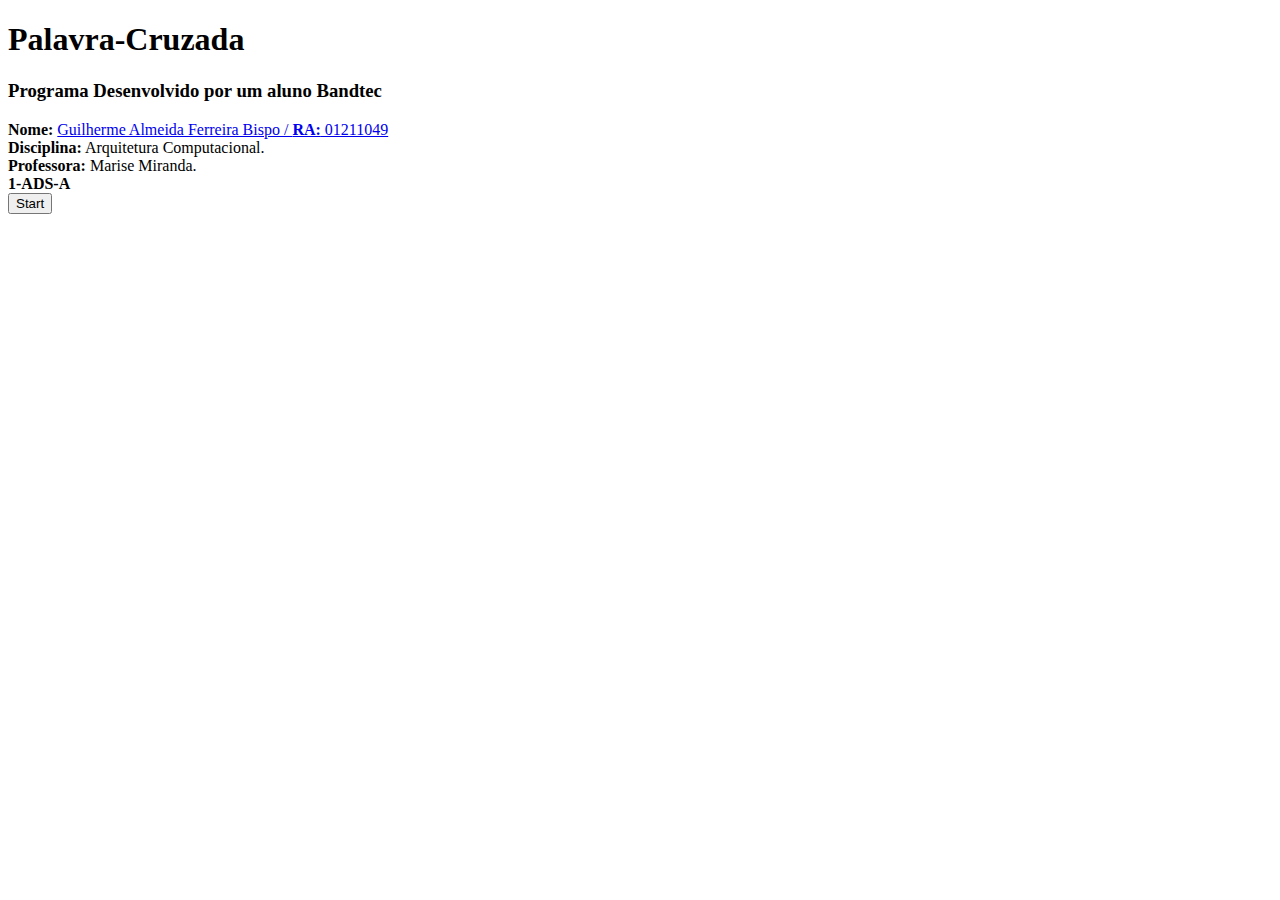
==== inicio.html @ 450850a6 "FIM" ====
<!DOCTYPE html>
<html lang="pt">

<head>
    <meta charset="UTF-8">
    <meta http-equiv="X-UA-Compatible" content="IE=edge">
    <meta name="viewport" content="width=device-width, initial-scale=1.0">
    <title>Palavra-Cruzada</title>
    <link rel="shortcut icon" href="2.jpg">
</head>
<!-- <link rel="stylesheet" href="styles.css"> -->



<body id="imgFUNDO" style="background-image: url(img/1.jpg);">
    
    <div class="container">
        <div id="inicio">
            <h1>Palavra-Cruzada</h1>
            <h3>Programa Desenvolvido por um aluno Bandtec </h3>
            <span id="DadosAluno">
                <b>Nome: <a href="www.linkedin.com/in/guilherme-almeida-ferreira-bispo
                    "> </b> Guilherme Almeida Ferreira Bispo / <b>RA:</b> 01211049 </a> <br>
                <b>Disciplina:</b> Arquitetura Computacional. <br>
                <b>Professora:</b> Marise Miranda. <br>
                <b>1-ADS-A</b>
                <br>
            </span>
            <div class="barrinha"></div>
            <a href="index.html"> <button>Start</button></a>
        </div>
    </div>

</html>
<script>
    var contagem = 0;

    function iniciar() {
        inicio.style.display = "none";
        TelaPrincipal.style.display = "block";
    }
</script>
---- styles.css ----
body {
    margin: 0;
    font-family: Trebuchet MS, sans-serif;
    height: 100%;
}

html {
    margin: 0;
    width: 100%;
    height: 100%;
    background-color: blueviolet;
}

.container {
    width: 86%;
    margin: auto;
    height: 100%;
    display: flex;
    /* background-color: rgb(107, 189, 121); */
}         
a {
    text-decoration: none;
    color: black;
}

#inicio {
    background-color: #0abde3;
    height: auto;
    width: auto;
    margin-left: 1%;
    margin: auto;
    margin-top: 8%;
    text-align: center;
    padding: 1% 2% 5% 2%;
    border-radius: 20px;
    border: 5px solid #232323;
    box-shadow: 0 0 1em black;
}
#inicio h1 {
    text-transform: uppercase;
    margin-bottom: 10%;
}

.barrinha {
    height: 6px;
    width: 50px;
    margin: auto;
    border-radius: 100px;
    margin-top: 10%;
    background-color: #232323;
    
}

#inicio button {
    height: 70px;
    width: 180px;
    font-size: 30px;
    text-transform: uppercase;
    margin-top: 10%;
    border-radius: 20px;
    border: 3px solid black;
    box-shadow: 0 0 1em black;
    background-color: d1d8e0;
    color: #161515;
    font-weight: bold;
    cursor: pointer;
}

#TelaPrincipal {
    display: block;
    width: 90%;
    height: 95%;
    margin: auto;
    margin-top: 1vh;
    margin-bottom: 1vh;
    /* background-color: tomato; */
    
}

#CHAR_1, #CHAR_2, #CHAR_3, #CHAR_5, #CHAR_6, #CHAR_7, #CHAR_8, #CHAR_9, #CHAR_10, #CHAR_11, #CHAR_16, #CHAR_15, #CHAR_14, #CHAR_13, #CHAR_12, #CHAR_17, #CHAR_18, #CHAR_19, #CHAR_20, #CHAR_21, #CHAR_26, #CHAR_25, #CHAR_24, #CHAR_23, #CHAR_22, #CHAR_27, #CHAR_28, #CHAR_29, #CHAR_30, #CHAR_31,
#CHAR_36, #CHAR_35, #CHAR_34, #CHAR_33, #CHAR_32, #CHAR_37, #CHAR_38, #CHAR_39, #CHAR_40, #CHAR_41, #CHAR_46, #CHAR_45, #CHAR_44, #CHAR_43, #CHAR_42, #CHAR_47, #CHAR_48, #CHAR_49, #CHAR_50, #CHAR_51, #CHAR_56, #CHAR_55, #CHAR_54, #CHAR_53, #CHAR_52, #CHAR_57, #CHAR_58, #CHAR_59, #CHAR_60, #CHAR_61,#CHAR_66, #CHAR_65, #CHAR_64, #CHAR_63, #CHAR_62, #CHAR_67, #CHAR_68, #CHAR_69, #CHAR_70, #CHAR_71, #CHAR_72, #CHAR_73, #CHAR_74, #CHAR_75, #CHAR_76, #CHAR_77, #CHAR_78, #CHAR_79, #CHAR_80, #CHAR_4 {
    background-color: white;
    border: 3px solid black;
    /* border-radius: 6.5px; */

}

#CelulaVazia {
    background-color: #222f3e;
    /* border: 3px solid #222f3e; */
    background-image: url();
    

}

.Celulas {
    height: 30px;
    width: 30px;
    background-color: #222f3e;
    border: 3px solid #222f3e;
    border-radius: 10px;
    font-size: 27px;
    font-weight: bold;
    text-align: center;
}

#bordaLateralE {
    background-color: #222f3e;
}
#bordaLateralE01 {
    background-color: #222f3e;
    border-top-left-radius: 25px

}
#bordaLateralD02 {
    background-color: #222f3e;
    border-top-right-radius: 25px;
}
#bordaLateralD03 {
    background-color: #222f3e;
    border-bottom-right-radius: 25px;
}
#bordaLateralE04 {
    background-color: #222f3e;
    border-bottom-left-radius: 25px;
}

#bordaLateralE05 {
    background-color: #222f3e;
    /* border-top-left-radius: 25px;  */
} 

#bordaSuperior {
    background-color: #222f3e;
}

#bordaInferior {
    background-color: #222f3e;
}

#bordaLateralD {
    background-color: #222f3e;
}

.Celulas1 {
    height: 30px;
    width: 30px;
    border: 3px solid #222f3e;
    
}


.Coluna {
    display: block;
    float: left;
    height: 50%;
    display: inline-table;
    background-color: #222f3e;
    border-radius: 25px;
    box-shadow: 0 0 2em #222f3e;
    
} 

.Conteudo {
    height: auto;
    width: 40%;
    margin: auto;
    text-align: center;
    
}

.Perguntas {
    background-color: #feca57;
    width: 35%;
    position: fixed;
    margin-left: 20%;
    padding-top: 1%;
    padding-bottom: 10%;
    border-radius: 25px;
    border: 5px solid #232323;
    height: 70.3%;
    box-shadow: 0 0 1em black;
}

.Contagem {
    background-color: #d1d8e0;
    height: auto;
    width: 89%;
    margin: auto;
    margin-top: 2%;
    text-align: center;
    font-size: 25px;
    border-radius: 25px;
    padding-top: 2.5%;
    padding-bottom: 5.5%;
    border: 5px solid #232323;
    box-shadow: 0 0 1em black;
}

.Contagem b {
    font-size: 40px;
}    

#pontos {
    font-size: 40px;
}

#Pergunta1 {
    margin-top: -5%;
    
}

#Pergunta1 input {
    height: 40px;
    width: 200px;
    border-radius: 15px;
    border: 3px solid #232323;
    text-align: center;
    font-size: 20px;
    box-shadow: 0 0 1em black;
}

#Pergunta1 button {
    height: 35px;
    width: 125px;
    border-radius: 10px;
    border: 3px solid #232323;
    background-color: #d1d8e0;
    cursor: pointer;
    box-shadow: 0 0 1em black;
    font-size: 18px;
    text-transform: uppercase;
}

#botao01 { 
    display: none;
    margin: auto;

}
#botao02 { 
    display: none;
    margin: auto;
}
#botao03 { 
    display: none;
    margin: auto;
}
#botao04 { 
    display: none;
    margin: auto;
}
#botao05 { 
    display: none;
    margin: auto;
}
#botao06 { 
    display: none;
    margin: auto;
}
#botao07 { 
    display: none;
    margin: auto;
}
#botao08 { 
    display: none;
    margin: auto;
}
#botao09 { 
    display: none;
    margin: auto;
}
#botao10 { 
    display: none;
    margin: auto;
}
#botao11 { 
    display: none;
    margin: auto;
}
#botao12 { 
    display: none;
    margin: auto;
}
#botao13 { 
    display: none;
    margin: auto;
}
#botao14 { 
    display: none;
    margin: auto;
}
#botao15 { 
    display: none;
    margin: auto;
}

.Separar {
    height: 7.5px;
    width: 70%;
    margin: auto;
    margin-top: 10%;
    margin-bottom: 10%;
    border-radius: 100px;
    background-color: #161515;
    box-shadow: 0 0 1em black;
}
#Pergunta1 img {
    height: 45px;
    cursor: pointer;
    margin-top: -4%;
}

.Cx_Pergunta {
    height: 95px;
    width: 90%;
    margin: auto;
    font-size: 22px;
    background-color: crimson;
}
button#ret {
    height: 70px;
    width: 200px;
    font-size: 30px;
    text-transform: uppercase;
    margin-top: 10%;
    border-radius: 20px;
    border: 3px solid black;
    box-shadow: 0 0 1em black;
    background-color: #d1d8e0;
    color: #161515;
    font-weight: bold;
    cursor: pointer;
    margin: auto;
}

.ajuda {
    background-color: plum;
    width: 87%;
    height: 84%;
    margin: auto;
    margin-top: -13% ;
    padding: 0% 1% 1% 1%;
    border-radius: 25px;
    border: 5px solid #232323;
    box-shadow: black 0px 0px 1em;
}

.ajuda input {
    height: 15px;
    width: 140px;
    border-radius: 8px;
    text-align: center;
    background-color: honeydew;
}

.ajuda h4 {
    margin: 15px 1px 25px 1px;
}
#bt_enviar, #bt_voltar {
    height: 40px;
    width: 90px;
    border-radius: 15px;
    border: 3px solid #223;
    font-size: 16px;
    text-transform: uppercase;
    font-weight: bold;
}
#bt_enviar {
    background-color: lightgreen;
}
#bt_voltar {
    background-color: lightsalmon;
}
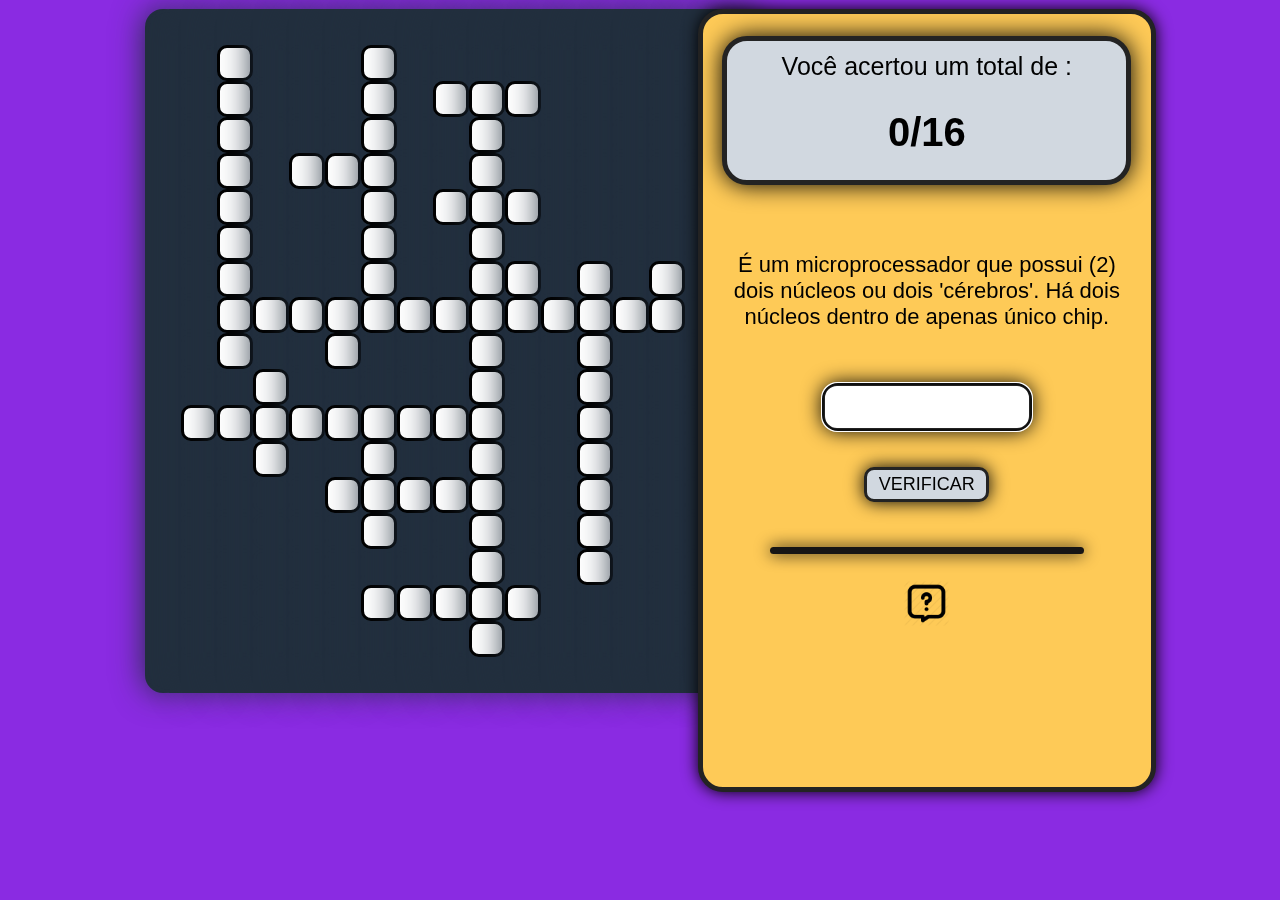
==== commit eb0a398a: "dawdawd" ====
--- a/inicio.html
+++ b/inicio.html
@@ -8,35 +8,1549 @@
     <title>Palavra-Cruzada</title>
     <link rel="shortcut icon" href="2.jpg">
 </head>
+
 <!-- <link rel="stylesheet" href="styles.css"> -->
 
-
-
-<body id="imgFUNDO" style="background-image: url(img/1.jpg);">
+<style>
+    body {
+    margin: 0;
+    font-family: Trebuchet MS, sans-serif;
+    height: 100%;
+}
+
+html {
+    margin: 0;
+    width: 100%;
+    height: 100%;
+    background-color: blueviolet;
+}
+
+.container {
+    width: 86%;
+    margin: auto;
+    height: 100%;
+    display: flex;
+    /* background-color: rgb(107, 189, 121); */
+}         
+a {
+    text-decoration: none;
+    color: black;
+}
+
+#inicio {
+    background-color: #0abde3;
+    height: auto;
+    width: auto;
+    margin-left: 1%;
+    margin: auto;
+    margin-top: 8%;
+    text-align: center;
+    padding: 1% 2% 5% 2%;
+    border-radius: 20px;
+    border: 5px solid #232323;
+    box-shadow: 0 0 1em black;
+}
+#inicio h1 {
+    text-transform: uppercase;
+    margin-bottom: 10%;
+}
+
+.barrinha {
+    height: 6px;
+    width: 50px;
+    margin: auto;
+    border-radius: 100px;
+    margin-top: 10%;
+    background-color: #232323;
     
+}
+
+#inicio button {
+    height: 70px;
+    width: 180px;
+    font-size: 30px;
+    text-transform: uppercase;
+    margin-top: 10%;
+    border-radius: 20px;
+    border: 3px solid black;
+    box-shadow: 0 0 1em black;
+    background-color: d1d8e0;
+    color: #161515;
+    font-weight: bold;
+    cursor: pointer;
+}
+
+#TelaPrincipal {
+    display: block;
+    width: 90%;
+    height: 95%;
+    margin: auto;
+    margin-top: 1vh;
+    margin-bottom: 1vh;
+    /* background-color: tomato; */
+    
+}
+
+#CHAR_1, #CHAR_2, #CHAR_3, #CHAR_5, #CHAR_6, #CHAR_7, #CHAR_8, #CHAR_9, #CHAR_10, #CHAR_11, #CHAR_16, #CHAR_15, #CHAR_14, #CHAR_13, #CHAR_12, #CHAR_17, #CHAR_18, #CHAR_19, #CHAR_20, #CHAR_21, #CHAR_26, #CHAR_25, #CHAR_24, #CHAR_23, #CHAR_22, #CHAR_27, #CHAR_28, #CHAR_29, #CHAR_30, #CHAR_31,
+#CHAR_36, #CHAR_35, #CHAR_34, #CHAR_33, #CHAR_32, #CHAR_37, #CHAR_38, #CHAR_39, #CHAR_40, #CHAR_41, #CHAR_46, #CHAR_45, #CHAR_44, #CHAR_43, #CHAR_42, #CHAR_47, #CHAR_48, #CHAR_49, #CHAR_50, #CHAR_51, #CHAR_56, #CHAR_55, #CHAR_54, #CHAR_53, #CHAR_52, #CHAR_57, #CHAR_58, #CHAR_59, #CHAR_60, #CHAR_61,#CHAR_66, #CHAR_65, #CHAR_64, #CHAR_63, #CHAR_62, #CHAR_67, #CHAR_68, #CHAR_69, #CHAR_70, #CHAR_71, #CHAR_72, #CHAR_73, #CHAR_74, #CHAR_75, #CHAR_76, #CHAR_77, #CHAR_78, #CHAR_79, #CHAR_80, #CHAR_4 {
+    background-color: white;
+    border: 3px solid black;
+    /* border-radius: 6.5px; */
+
+}
+
+#CelulaVazia {
+    background-color: #222f3e;
+    /* border: 3px solid #222f3e; */
+    background-image: url();
+    
+
+}
+
+.Celulas {
+    height: 30px;
+    width: 30px;
+    background-color: #222f3e;
+    border: 3px solid #222f3e;
+    border-radius: 10px;
+    font-size: 27px;
+    font-weight: bold;
+    text-align: center;
+}
+
+#bordaLateralE {
+    background-color: #222f3e;
+}
+#bordaLateralE01 {
+    background-color: #222f3e;
+    border-top-left-radius: 25px
+
+}
+#bordaLateralD02 {
+    background-color: #222f3e;
+    border-top-right-radius: 25px;
+}
+#bordaLateralD03 {
+    background-color: #222f3e;
+    border-bottom-right-radius: 25px;
+}
+#bordaLateralE04 {
+    background-color: #222f3e;
+    border-bottom-left-radius: 25px;
+}
+
+#bordaLateralE05 {
+    background-color: #222f3e;
+    /* border-top-left-radius: 25px;  */
+} 
+
+#bordaSuperior {
+    background-color: #222f3e;
+}
+
+#bordaInferior {
+    background-color: #222f3e;
+}
+
+#bordaLateralD {
+    background-color: #222f3e;
+}
+
+.Celulas1 {
+    height: 30px;
+    width: 30px;
+    border: 3px solid #222f3e;
+    
+}
+
+
+.Coluna {
+    display: block;
+    float: left;
+    height: 50%;
+    display: inline-table;
+    background-color: #222f3e;
+    border-radius: 25px;
+    box-shadow: 0 0 2em #222f3e;
+    
+} 
+
+.Conteudo {
+    height: auto;
+    width: 40%;
+    margin: auto;
+    text-align: center;
+    
+}
+
+.Perguntas {
+    background-color: #feca57;
+    width: 35%;
+    position: fixed;
+    margin-left: 20%;
+    padding-top: 1%;
+    padding-bottom: 10%;
+    border-radius: 25px;
+    border: 5px solid #232323;
+    height: 70.3%;
+    box-shadow: 0 0 1em black;
+}
+
+.Contagem {
+    background-color: #d1d8e0;
+    height: auto;
+    width: 89%;
+    margin: auto;
+    margin-top: 2%;
+    text-align: center;
+    font-size: 25px;
+    border-radius: 25px;
+    padding-top: 2.5%;
+    padding-bottom: 5.5%;
+    border: 5px solid #232323;
+    box-shadow: 0 0 1em black;
+}
+
+.Contagem b {
+    font-size: 40px;
+}    
+
+#pontos {
+    font-size: 40px;
+}
+
+#Pergunta1 {
+    margin-top: -5%;
+    
+}
+
+#Pergunta1 input {
+    height: 40px;
+    width: 200px;
+    border-radius: 15px;
+    border: 3px solid #232323;
+    text-align: center;
+    font-size: 20px;
+    box-shadow: 0 0 1em black;
+}
+
+#Pergunta1 button {
+    height: 35px;
+    width: 125px;
+    border-radius: 10px;
+    border: 3px solid #232323;
+    background-color: #d1d8e0;
+    cursor: pointer;
+    box-shadow: 0 0 1em black;
+    font-size: 18px;
+    text-transform: uppercase;
+}
+
+#botao01 { 
+    display: none;
+    margin: auto;
+
+}
+#botao02 { 
+    display: none;
+    margin: auto;
+}
+#botao03 { 
+    display: none;
+    margin: auto;
+}
+#botao04 { 
+    display: none;
+    margin: auto;
+}
+#botao05 { 
+    display: none;
+    margin: auto;
+}
+#botao06 { 
+    display: none;
+    margin: auto;
+}
+#botao07 { 
+    display: none;
+    margin: auto;
+}
+#botao08 { 
+    display: none;
+    margin: auto;
+}
+#botao09 { 
+    display: none;
+    margin: auto;
+}
+#botao10 { 
+    display: none;
+    margin: auto;
+}
+#botao11 { 
+    display: none;
+    margin: auto;
+}
+#botao12 { 
+    display: none;
+    margin: auto;
+}
+#botao13 { 
+    display: none;
+    margin: auto;
+}
+#botao14 { 
+    display: none;
+    margin: auto;
+}
+#botao15 { 
+    display: none;
+    margin: auto;
+}
+
+.Separar {
+    height: 7.5px;
+    width: 70%;
+    margin: auto;
+    margin-top: 10%;
+    margin-bottom: 10%;
+    border-radius: 100px;
+    background-color: #161515;
+    box-shadow: 0 0 1em black;
+}
+#Pergunta1 img {
+    height: 45px;
+    cursor: pointer;
+    margin-top: -4%;
+}
+
+.Cx_Pergunta {
+    height: 95px;
+    width: 90%;
+    margin: auto;
+    font-size: 22px;
+    /* background-color: crimson; */
+}
+button#ret {
+    height: 70px;
+    width: 200px;
+    font-size: 30px;
+    text-transform: uppercase;
+    margin-top: 10%;
+    border-radius: 20px;
+    border: 3px solid black;
+    box-shadow: 0 0 1em black;
+    background-color: #d1d8e0;
+    color: #161515;
+    font-weight: bold;
+    cursor: pointer;
+    margin: auto;
+}
+
+.ajuda {
+    background-color: plum;
+    width: 87%;
+    height: 84%;
+    margin: auto;
+    margin-top: -13% ;
+    padding: 0% 1% 1% 1%;
+    border-radius: 25px;
+    border: 5px solid #232323;
+    box-shadow: black 0px 0px 1em;
+}
+
+.ajuda input {
+    height: 15px;
+    width: 140px;
+    border-radius: 8px;
+    text-align: center;
+    background-color: honeydew;
+}
+
+.ajuda h4 {
+    margin: 15px 1px 25px 1px;
+}
+#bt_enviar, #bt_voltar {
+    height: 40px;
+    width: 90px;
+    border-radius: 15px;
+    border: 3px solid #223;
+    font-size: 16px;
+    text-transform: uppercase;
+    font-weight: bold;
+}
+#bt_enviar {
+    background-color: lightgreen;
+}
+#bt_voltar {
+    background-color: lightsalmon;
+}
+</style>
+
+<body style="background-image: url(img/1.jpg);">
     <div class="container">
-        <div id="inicio">
-            <h1>Palavra-Cruzada</h1>
-            <h3>Programa Desenvolvido por um aluno Bandtec </h3>
-            <span id="DadosAluno">
-                <b>Nome: <a href="www.linkedin.com/in/guilherme-almeida-ferreira-bispo
-                    "> </b> Guilherme Almeida Ferreira Bispo / <b>RA:</b> 01211049 </a> <br>
-                <b>Disciplina:</b> Arquitetura Computacional. <br>
-                <b>Professora:</b> Marise Miranda. <br>
-                <b>1-ADS-A</b>
-                <br>
-            </span>
-            <div class="barrinha"></div>
-            <a href="index.html"> <button>Start</button></a>
+
+        <div id="TelaPrincipal">
+            <!-- Coluna 1 -->
+            <div class="Coluna">
+                <div class="Celulas1" id="bordaLateralE01"></div>
+                <div class="Celulas1" id="bordaLateralE"></div>
+                <div class="Celulas1" id="bordaLateralE"></div>
+                <div class="Celulas1" id="bordaLateralE"></div>
+                <div class="Celulas1" id="bordaLateralE"></div>
+                <div class="Celulas1" id="bordaLateralE"></div>
+                <div class="Celulas1" id="bordaLateralE"></div>
+                <div class="Celulas1" id="bordaLateralE"></div>
+                <div class="Celulas1" id="bordaLateralE"></div>
+                <div class="Celulas1" id="bordaLateralE"></div>
+                <div class="Celulas1" id="bordaLateralE"></div>
+                <div class="Celulas1" id="bordaLateralE"></div>
+                <div class="Celulas1" id="bordaLateralE"></div>
+                <div class="Celulas1" id="bordaLateralE"></div>
+                <div class="Celulas1" id="bordaLateralE"></div>
+                <div class="Celulas1" id="bordaLateralE"></div>
+                <div class="Celulas1" id="bordaLateralE"></div>
+                <div class="Celulas1" id="bordaLateralE"></div>
+                <div class="Celulas1" id="bordaLateralE04"></div>
+            </div>
+            <!-- Coluna 2 -->
+            <div class="Coluna">
+                <div class="Celulas1" id="bordaSuperior"></div>
+                <div class="Celulas" id="bordaLateralE05"></div>
+                <div class="Celulas" id="CelulaVazia"></div>
+                <div class="Celulas" id="CelulaVazia"></div>
+                <div class="Celulas" id="CelulaVazia"></div>
+                <div class="Celulas" id="CelulaVazia"></div>
+                <div class="Celulas" id="CelulaVazia"></div>
+                <div class="Celulas" id="CelulaVazia"></div>
+                <div class="Celulas" id="CelulaVazia"></div>
+                <div class="Celulas" id="CelulaVazia"></div>
+                <div class="Celulas" id="CelulaVazia"></div>
+                <div class="Celulas" id="CHAR_22"></div>
+                <div class="Celulas" id="CelulaVazia"></div>
+                <div class="Celulas" id="CelulaVazia"></div>
+                <div class="Celulas" id="CelulaVazia"></div>
+                <div class="Celulas" id="CelulaVazia"></div>
+                <div class="Celulas" id="CelulaVazia"></div>
+                <div class="Celulas" id="CelulaVazia"></div>
+                <div class="Celulas1" id="bordaInferior"></div>
+            </div>
+            <!-- Coluna 3 -->
+            <div class="Coluna">
+                <div class="Celulas1" id="bordaSuperior"></div>
+                <div class="Celulas" id="CHAR_1"></div>
+                <div class="Celulas" id="CHAR_2"></div>
+                <div class="Celulas" id="CHAR_3"></div>
+                <div class="Celulas" id="CHAR_4"></div>
+                <div class="Celulas" id="CHAR_5"></div>
+                <div class="Celulas" id="CHAR_6"></div>
+                <div class="Celulas" id="CHAR_7"></div>
+                <div class="Celulas" id="CHAR_8"></div>
+                <div class="Celulas" id="CHAR_9"></div>
+                <div class="Celulas" id="CelulaVazia"></div>
+                <div class="Celulas" id="CHAR_23"></div>
+                <div class="Celulas" id="CelulaVazia"></div>
+                <div class="Celulas" id="CelulaVazia"></div>
+                <div class="Celulas" id="CelulaVazia"></div>
+                <div class="Celulas" id="CelulaVazia"></div>
+                <div class="Celulas" id="CelulaVazia"></div>
+                <div class="Celulas" id="CelulaVazia"></div>
+                <div class="Celulas1" id="bordaInferior"></div>
+            </div>
+            <!-- Coluna 4 -->
+            <div class="Coluna">
+                <div class="Celulas1" id="bordaSuperior"></div>
+                <div class="Celulas" id="CelulaVazia"></div>
+                <div class="Celulas" id="CelulaVazia"></div>
+                <div class="Celulas" id="CelulaVazia"></div>
+                <div class="Celulas" id="CelulaVazia"></div>
+                <div class="Celulas" id="CelulaVazia"></div>
+                <div class="Celulas" id="CelulaVazia"></div>
+                <div class="Celulas" id="CelulaVazia"></div>
+                <div class="Celulas" id="CHAR_31"></div>
+                <div class="Celulas" id="CelulaVazia"></div>
+                <div class="Celulas" id="CHAR_49"></div>
+                <div class="Celulas" id="CHAR_24"></div>
+                <div class="Celulas" id="CHAR_50"></div>
+                <div class="Celulas" id="CelulaVazia"></div>
+                <div class="Celulas" id="CelulaVazia"></div>
+                <div class="Celulas" id="CelulaVazia"></div>
+                <div class="Celulas" id="CelulaVazia"></div>
+                <div class="Celulas" id="CelulaVazia"></div>
+                <div class="Celulas1" id="bordaInferior"></div>
+            </div>
+            <!-- Coluna 5 -->
+            <div class="Coluna">
+                <div class="Celulas1" id="bordaSuperior"></div>
+                <div class="Celulas" id="CelulaVazia"></div>
+                <div class="Celulas" id="CelulaVazia"></div>
+                <div class="Celulas" id="CelulaVazia"></div>
+                <div class="Celulas" id="CHAR_79"></div>
+                <div class="Celulas" id="CelulaVazia"></div>
+                <div class="Celulas" id="CelulaVazia"></div>
+                <div class="Celulas" id="CelulaVazia"></div>
+                <div class="Celulas" id="CHAR_32"></div>
+                <div class="Celulas" id="CelulaVazia"></div>
+                <div class="Celulas" id="CelulaVazia"></div>
+                <div class="Celulas" id="CHAR_25"></div>
+                <div class="Celulas" id="CelulaVazia"></div>
+                <div class="Celulas" id="CelulaVazia"></div>
+                <div class="Celulas" id="CelulaVazia"></div>
+                <div class="Celulas" id="CelulaVazia"></div>
+                <div class="Celulas" id="CelulaVazia"></div>
+                <div class="Celulas" id="CelulaVazia"></div>
+                <div class="Celulas1" id="bordaInferior"></div>
+            </div>
+            <!-- Coluna 6 -->
+            <div class="Coluna">
+                <div class="Celulas1" id="bordaSuperior"></div>
+                <div class="Celulas" id="CelulaVazia"></div>
+                <div class="Celulas" id="CelulaVazia"></div>
+                <div class="Celulas" id="CelulaVazia"></div>
+                <div class="Celulas" id="CHAR_80"></div>
+                <div class="Celulas" id="CelulaVazia"></div>
+                <div class="Celulas" id="CelulaVazia"></div>
+                <div class="Celulas" id="CelulaVazia"></div>
+                <div class="Celulas" id="CHAR_16"></div>
+                <div class="Celulas" id="CHAR_17"></div>
+                <div class="Celulas" id="CelulaVazia"></div>
+                <div class="Celulas" id="CHAR_26"></div>
+                <div class="Celulas" id="CelulaVazia"></div>
+                <div class="Celulas" id="CHAR_51"></div>
+                <div class="Celulas" id="CelulaVazia"></div>
+                <div class="Celulas" id="CelulaVazia"></div>
+                <div class="Celulas" id="CelulaVazia"></div>
+                <div class="Celulas" id="CelulaVazia"></div>
+                <div class="Celulas1" id="bordaInferior"></div>
+            </div>
+            <!-- Coluna 7 -->
+            <div class="Coluna">
+                <div class="Celulas1" id="bordaSuperior"></div>
+                <div class="Celulas" id="CHAR_55"></div>
+                <div class="Celulas" id="CHAR_56"></div>
+                <div class="Celulas" id="CHAR_57"></div>
+                <div class="Celulas" id="CHAR_58"></div>
+                <div class="Celulas" id="CHAR_59"></div>
+                <div class="Celulas" id="CHAR_60"></div>
+                <div class="Celulas" id="CHAR_61"></div>
+                <div class="Celulas" id="CHAR_33"></div>
+                <div class="Celulas" id="CelulaVazia"></div>
+                <div class="Celulas" id="CelulaVazia"></div>
+                <div class="Celulas" id="CHAR_27"></div>
+                <div class="Celulas" id="CHAR_10"></div>
+                <div class="Celulas" id="CHAR_11"></div>
+                <div class="Celulas" id="CHAR_12"></div>
+                <div class="Celulas" id="CelulaVazia"></div>
+                <div class="Celulas" id="CHAR_41"></div>
+                <div class="Celulas" id="CelulaVazia"></div>
+                <div class="Celulas1" id="bordaInferior"></div>
+            </div>
+            <!-- Coluna 8 -->
+            <div class="Coluna">
+                <div class="Celulas1" id="bordaSuperior"></div>
+                <div class="Celulas" id="CelulaVazia"></div>
+                <div class="Celulas" id="CelulaVazia"></div>
+                <div class="Celulas" id="CelulaVazia"></div>
+                <div class="Celulas" id="CelulaVazia"></div>
+                <div class="Celulas" id="CelulaVazia"></div>
+                <div class="Celulas" id="CelulaVazia"></div>
+                <div class="Celulas" id="CelulaVazia"></div>
+                <div class="Celulas" id="CHAR_34"></div>
+                <div class="Celulas" id="CelulaVazia"></div>
+                <div class="Celulas" id="CelulaVazia"></div>
+                <div class="Celulas" id="CHAR_28"></div>
+                <div class="Celulas" id="CelulaVazia"></div>
+                <div class="Celulas" id="CHAR_52"></div>
+                <div class="Celulas" id="CelulaVazia"></div>
+                <div class="Celulas" id="CelulaVazia"></div>
+                <div class="Celulas" id="CHAR_42"></div>
+                <div class="Celulas" id="CelulaVazia"></div>
+                <div class="Celulas1" id="bordaInferior"></div>
+            </div>
+            <!-- Coluna 9 -->
+            <div class="Coluna">
+                <div class="Celulas1" id="bordaSuperior"></div>
+                <div class="Celulas" id="CelulaVazia"></div>
+                <div class="Celulas" id="CHAR_13"></div>
+                <div class="Celulas" id="CelulaVazia"></div>
+                <div class="Celulas" id="CelulaVazia"></div>
+                <div class="Celulas" id="CHAR_46"></div>
+                <div class="Celulas" id="CelulaVazia"></div>
+                <div class="Celulas" id="CelulaVazia"></div>
+                <div class="Celulas" id="CHAR_35"></div>
+                <div class="Celulas" id="CelulaVazia"></div>
+                <div class="Celulas" id="CelulaVazia"></div>
+                <div class="Celulas" id="CHAR_29"></div>
+                <div class="Celulas" id="CelulaVazia"></div>
+                <div class="Celulas" id="CHAR_53"></div>
+                <div class="Celulas" id="CelulaVazia"></div>
+                <div class="Celulas" id="CelulaVazia"></div>
+                <div class="Celulas" id="CHAR_43"></div>
+                <div class="Celulas" id="CelulaVazia"></div>
+                <div class="Celulas1" id="bordaInferior"></div>
+            </div>
+            <!-- Coluna 10 -->
+            <div class="Coluna">
+                <div class="Celulas1" id="bordaSuperior"></div>
+                <div class="Celulas" id="CelulaVazia"></div>
+                <div class="Celulas" id="CHAR_14"></div>
+                <div class="Celulas" id="CHAR_70"></div>
+                <div class="Celulas" id="CHAR_71"></div>
+                <div class="Celulas" id="CHAR_47"></div>
+                <div class="Celulas" id="CHAR_72"></div>
+                <div class="Celulas" id="CHAR_18"></div>
+                <div class="Celulas" id="CHAR_36"></div>
+                <div class="Celulas" id="CHAR_73"></div>
+                <div class="Celulas" id="CHAR_74"></div>
+                <div class="Celulas" id="CHAR_30"></div>
+                <div class="Celulas" id="CHAR_75"></div>
+                <div class="Celulas" id="CHAR_54"></div>
+                <div class="Celulas" id="CHAR_76"></div>
+                <div class="Celulas" id="CHAR_77"></div>
+                <div class="Celulas" id="CHAR_44"></div>
+                <div class="Celulas" id="CHAR_78"></div>
+                <div class="Celulas1" id="bordaInferior"></div>
+            </div>
+            <!-- Coluna 11 -->
+            <div class="Coluna">
+                <div class="Celulas1" id="bordaSuperior"></div>
+                <div class="Celulas" id="CelulaVazia"></div>
+                <div class="Celulas" id="CHAR_15"></div>
+                <div class="Celulas" id="CelulaVazia"></div>
+                <div class="Celulas" id="CelulaVazia"></div>
+                <div class="Celulas" id="CHAR_48"></div>
+                <div class="Celulas" id="CelulaVazia"></div>
+                <div class="Celulas" id="CHAR_19"></div>
+                <div class="Celulas" id="CHAR_37"></div>
+                <div class="Celulas" id="CelulaVazia"></div>
+                <div class="Celulas" id="CelulaVazia"></div>
+                <div class="Celulas" id="CelulaVazia"></div>
+                <div class="Celulas" id="CelulaVazia"></div>
+                <div class="Celulas" id="CelulaVazia"></div>
+                <div class="Celulas" id="CelulaVazia"></div>
+                <div class="Celulas" id="CelulaVazia"></div>
+                <div class="Celulas" id="CHAR_45"></div>
+                <div class="Celulas" id="CelulaVazia"></div>
+                <div class="Celulas1" id="bordaInferior"></div>
+            </div>
+            <!-- Coluna 12 -->
+            <div class="Coluna">
+                <div class="Celulas1" id="bordaSuperior"></div>
+                <div class="Celulas" id="CelulaVazia"></div>
+                <div class="Celulas" id="CelulaVazia"></div>
+                <div class="Celulas" id="CelulaVazia"></div>
+                <div class="Celulas" id="CelulaVazia"></div>
+                <div class="Celulas" id="CelulaVazia"></div>
+                <div class="Celulas" id="CelulaVazia"></div>
+                <div class="Celulas" id="CelulaVazia"></div>
+                <div class="Celulas" id="CHAR_38"></div>
+                <div class="Celulas" id="CelulaVazia"></div>
+                <div class="Celulas" id="CelulaVazia"></div>
+                <div class="Celulas" id="CelulaVazia"></div>
+                <div class="Celulas" id="CelulaVazia"></div>
+                <div class="Celulas" id="CelulaVazia"></div>
+                <div class="Celulas" id="CelulaVazia"></div>
+                <div class="Celulas" id="CelulaVazia"></div>
+                <div class="Celulas" id="CelulaVazia"></div>
+                <div class="Celulas" id="CelulaVazia"></div>
+                <div class="Celulas1" id="bordaInferior"></div>
+            </div>
+            <!-- Coluna 13 -->
+            <div class="Coluna">
+                <div class="Celulas1" id="bordaSuperior"></div>
+                <div class="Celulas" id="CelulaVazia"></div>
+                <div class="Celulas" id="CelulaVazia"></div>
+                <div class="Celulas" id="CelulaVazia"></div>
+                <div class="Celulas" id="CelulaVazia"></div>
+                <div class="Celulas" id="CelulaVazia"></div>
+                <div class="Celulas" id="CelulaVazia"></div>
+                <div class="Celulas" id="CHAR_62"></div>
+                <div class="Celulas" id="CHAR_39"></div>
+                <div class="Celulas" id="CHAR_63"></div>
+                <div class="Celulas" id="CHAR_64"></div>
+                <div class="Celulas" id="CHAR_65"></div>
+                <div class="Celulas" id="CHAR_66"></div>
+                <div class="Celulas" id="CHAR_67"></div>
+                <div class="Celulas" id="CHAR_68"></div>
+                <div class="Celulas" id="CHAR_69"></div>
+                <div class="Celulas" id="CelulaVazia"></div>
+                <div class="Celulas" id="CelulaVazia"></div>
+                <div class="Celulas1" id="bordaInferior"></div>
+            </div>
+            <!-- Coluna 14 -->
+            <div class="Coluna">
+                <div class="Celulas1" id="bordaSuperior"></div>
+                <div class="Celulas" id="CelulaVazia"></div>
+                <div class="Celulas" id="CelulaVazia"></div>
+                <div class="Celulas" id="CelulaVazia"></div>
+                <div class="Celulas" id="CelulaVazia"></div>
+                <div class="Celulas" id="CelulaVazia"></div>
+                <div class="Celulas" id="CelulaVazia"></div>
+                <div class="Celulas" id="CelulaVazia"></div>
+                <div class="Celulas" id="CHAR_40"></div>
+                <div class="Celulas" id="CelulaVazia"></div>
+                <div class="Celulas" id="CelulaVazia"></div>
+                <div class="Celulas" id="CelulaVazia"></div>
+                <div class="Celulas" id="CelulaVazia"></div>
+                <div class="Celulas" id="CelulaVazia"></div>
+                <div class="Celulas" id="CelulaVazia"></div>
+                <div class="Celulas" id="CelulaVazia"></div>
+                <div class="Celulas" id="CelulaVazia"></div>
+                <div class="Celulas" id="CelulaVazia"></div>
+                <div class="Celulas1" id="bordaInferior"></div>
+            </div>
+            <!-- Coluna 15 -->
+            <div class="Coluna">
+                <div class="Celulas1" id="bordaSuperior"></div>
+                <div class="Celulas" id="CelulaVazia"></div>
+                <div class="Celulas" id="CelulaVazia"></div>
+                <div class="Celulas" id="CelulaVazia"></div>
+                <div class="Celulas" id="CelulaVazia"></div>
+                <div class="Celulas" id="CelulaVazia"></div>
+                <div class="Celulas" id="CelulaVazia"></div>
+                <div class="Celulas" id="CHAR_20"></div>
+                <div class="Celulas" id="CHAR_21"></div>
+                <div class="Celulas" id="CelulaVazia"></div>
+                <div class="Celulas" id="CelulaVazia"></div>
+                <div class="Celulas" id="CelulaVazia"></div>
+                <div class="Celulas" id="CelulaVazia"></div>
+                <div class="Celulas" id="CelulaVazia"></div>
+                <div class="Celulas" id="CelulaVazia"></div>
+                <div class="Celulas" id="CelulaVazia"></div>
+                <div class="Celulas" id="CelulaVazia"></div>
+                <div class="Celulas" id="CelulaVazia"></div>
+                <div class="Celulas1" id="bordaInferior"></div>
+            </div>
+            <!-- Coluna 16 -->
+            <div class="Coluna">
+                <div class="Celulas1" id="bordaSuperior"></div>
+                <div class="Celulas" id="CelulaVazia"></div>
+                <div class="Celulas" id="CelulaVazia"></div>
+                <div class="Celulas" id="CelulaVazia"></div>
+                <div class="Celulas" id="CelulaVazia"></div>
+                <div class="Celulas" id="CelulaVazia"></div>
+                <div class="Celulas" id="CelulaVazia"></div>
+                <div class="Celulas" id="CelulaVazia"></div>
+                <div class="Celulas" id="CelulaVazia"></div>
+                <div class="Celulas" id="CelulaVazia"></div>
+                <div class="Celulas" id="CelulaVazia"></div>
+                <div class="Celulas" id="CelulaVazia"></div>
+                <div class="Celulas" id="CelulaVazia"></div>
+                <div class="Celulas" id="CelulaVazia"></div>
+                <div class="Celulas" id="CelulaVazia"></div>
+                <div class="Celulas" id="CelulaVazia"></div>
+                <div class="Celulas" id="CelulaVazia"></div>
+                <div class="Celulas" id="CelulaVazia"></div>
+                <div class="Celulas1" id="bordaInferior"></div>
+            </div>
+            <!-- Coluna 17 -->
+            <div class="Coluna">
+                <div class="Celulas1" id="bordaLateralD02"></div>
+                <div class="Celulas1" id="bordaLateralD"></div>
+                <div class="Celulas1" id="bordaLateralD"></div>
+                <div class="Celulas1" id="bordaLateralD"></div>
+                <div class="Celulas1" id="bordaLateralD"></div>
+                <div class="Celulas1" id="bordaLateralD"></div>
+                <div class="Celulas1" id="bordaLateralD"></div>
+                <div class="Celulas1" id="bordaLateralD"></div>
+                <div class="Celulas1" id="bordaLateralD"></div>
+                <div class="Celulas1" id="bordaLateralD"></div>
+                <div class="Celulas1" id="bordaLateralD"></div>
+                <div class="Celulas1" id="bordaLateralD"></div>
+                <div class="Celulas1" id="bordaLateralD"></div>
+                <div class="Celulas1" id="bordaLateralD"></div>
+                <div class="Celulas1" id="bordaLateralD"></div>
+                <div class="Celulas1" id="bordaLateralD"></div>
+                <div class="Celulas1" id="bordaLateralD"></div>
+                <div class="Celulas1" id="bordaLateralD"></div>
+                <div class="Celulas1" id="bordaLateralD03"></div>
+            </div>
+            <div class="Conteudo">
+                <div class="Perguntas">
+                    <div class="Contagem">
+
+                        Você acertou um total de :<br> <br>
+
+                        <b>
+                            <span id="pontos">0</span>/16
+                        </b>
+
+                    </div>
+
+                    <br> <br> <br> <br> <br>
+
+                    <div class="ajuda" id="id_ajuda" style="display: none;">
+                        <span id="resolucao">
+                        <h4>Realize os seguintes exercícios de
+                            Sistemas de Numeração para ter acesso à ajuda.</h4>
+                            <span id="pgt_01">1. Transforme de Decimal para Binário: <br> </span>
+                            A) <b>272</b> <input id="A_1"> <br>
+                            <!--100010000 -->
+                            B) <b>554</b> <input id="B_1"> <br>
+                            <!--1000101010 -->
+                            C) <b>139</b> <input id="C_1"> <br> <br>
+                            <!--10001011 -->
+                            <span id="pgt_02">2. Transforme de Hexadecimal para Octal: <br></span>
+                            A) <b>444</b> <input id="A_2"> <br>
+                            <!--2104 -->
+                            B) <b>251</b> <input id="B_2"> <br>
+                            <!--1121 -->
+                            C) <b>666</b> <input id="C_2"> <br> <br>
+                            <!--3146 -->
+                            <span id="pgt_03">3. Transforme de Hexadecimal para Decimal: <br> </span>
+                            A) <b>5B1</b> <input id="A_3"> <br>
+                            <!--1457 -->
+                            B) <b>BBC</b> <input id="B_3"> <br>
+                            <!--3004 -->
+                            C) <b>111</b> <input id="C_3"> <br> <br>
+                            <!--273 -->
+                        </span>
+                        <button onclick="enviar()" id="bt_enviar">Enviar</button>
+                        <button onclick="voltar()" id="bt_voltar">Voltar</button>
+<a href=""></a>
+
+                    </div>
+                    <div id="Pergunta1">
+                        <div class="Cx_Pergunta" id="Pergunta00">
+                            É um microprocessador que possui (2) dois núcleos ou dois 'cérebros'. Há dois núcleos dentro
+                            de apenas único chip.
+                        </div>
+                        <br> <br>
+
+                        <input id="Resposta" autofocus>
+                        <br> <br> <br>
+
+                        <button id="botao00" onclick="bt_Resposta00()">Verificar</button>
+                        <button id="botao01" onclick="bt_Resposta01()">Verificar</button>
+                        <button id="botao02" onclick="bt_Resposta02()">Verificar</button>
+                        <button id="botao03" onclick="bt_Resposta03()">Verificar</button>
+                        <button id="botao04" onclick="bt_Resposta04()">Verificar</button>
+                        <button id="botao05" onclick="bt_Resposta05()">Verificar</button>
+                        <button id="botao06" onclick="bt_Resposta06()">Verificar</button>
+                        <button id="botao07" onclick="bt_Resposta07()">Verificar</button>
+                        <button id="botao08" onclick="bt_Resposta08()">Verificar</button>
+                        <button id="botao09" onclick="bt_Resposta09()">Verificar</button>
+                        <button id="botao10" onclick="bt_Resposta10()">Verificar</button>
+                        <button id="botao11" onclick="bt_Resposta11()">Verificar</button>
+                        <button id="botao12" onclick="bt_Resposta12()">Verificar</button>
+                        <button id="botao13" onclick="bt_Resposta13()">Verificar</button>
+                        <button id="botao14" onclick="bt_Resposta14()">Verificar</button>
+                        <button id="botao15" onclick="bt_Resposta15()">Verificar</button>
+
+                        <a href="inicio.html">
+                            <button id="ret" onclick="retornar()" style="display: none;">
+                                Reiniciar
+                            </button>
+                        </a>
+
+                        <div class="Separar" id="repositorio"></div>
+                        <img onclick="img_ajuda()" src="help.png" alt="ícone de ajuda para dúvidas">
+                    </div>
+
+                </div>
+            </div>
         </div>
     </div>
+</body>
 
 </html>
 <script>
     var contagem = 0;
 
-    function iniciar() {
-        inicio.style.display = "none";
-        TelaPrincipal.style.display = "block";
+    function bt_Resposta00() {
+        var ax_Resposta = Resposta.value;
+        var contagem = 0;
+        if (ax_Resposta == "DualCore" ||
+            ax_Resposta == "Dual core" ||
+            ax_Resposta == "dual core" ||
+            ax_Resposta == "dual Core" ||
+            ax_Resposta == "DUAL CORE" ||
+            ax_Resposta == "Dual-Core" ||
+            ax_Resposta == "Dual-core" ||
+            ax_Resposta == "dual-core" ||
+            ax_Resposta == "DUAL-CORE" ||
+            ax_Resposta == "DualCore" ||
+            ax_Resposta == "Dualcore" ||
+            ax_Resposta == "dualcore" ||
+            ax_Resposta == "DUALCORE") {
+            CHAR_1.innerHTML = `D`;
+            CHAR_2.innerHTML = `U`;
+            CHAR_3.innerHTML = `A`;
+            CHAR_4.innerHTML = `L`;
+            CHAR_5.innerHTML = `-`;
+            CHAR_6.innerHTML = `C`;
+            CHAR_7.innerHTML = `O`;
+            CHAR_8.innerHTML = `R`;
+            CHAR_9.innerHTML = `E`;
+            botao00.style.display = "none";
+            botao01.style.display = "block";
+            botao02.style.display = "none";
+            botao03.style.display = "none";
+            botao04.style.display = "none";
+            botao05.style.display = "none";
+            botao06.style.display = "none";
+            botao07.style.display = "none";
+            botao08.style.display = "none";
+            botao09.style.display = "none";
+            botao10.style.display = "none";
+            botao11.style.display = "none";
+            botao12.style.display = "none";
+            botao13.style.display = "none";
+            botao14.style.display = "none";
+            botao15.style.display = "none";
+            ret.style.display = "none";
+            Resposta.value = '';
+            contagem = contagem + 1;
+            pontos.innerHTML = contagem;
+            Pergunta00.innerHTML = `É a parte de um SO, que realiza as instruções de um programa de computador, para executar a aritmética básica, lógica, e a entrada e saída de dados.`
+        } else {
+            alert("Resposta incorreta!")
+            alert("Tente novamente.")
+        }
+    }
+
+    function bt_Resposta01() {
+        var ax_Resposta = Resposta.value;
+        var contagem = 1;
+        if (ax_Resposta == "CPU" ||
+            ax_Resposta == "CPu" ||
+            ax_Resposta == "Cpu" ||
+            ax_Resposta == "cPU" ||
+            ax_Resposta == "cPu" ||
+            ax_Resposta == "CpU" ||
+            ax_Resposta == "cpu" ||
+            ax_Resposta == "cpU") {
+            CHAR_10.innerHTML = `C`
+            CHAR_11.innerHTML = `P`
+            CHAR_12.innerHTML = `U`
+            botao00.style.display = "none";
+            botao01.style.display = "none";
+            botao02.style.display = "block";
+            botao03.style.display = "none";
+            botao04.style.display = "none";
+            botao05.style.display = "none";
+            botao06.style.display = "none";
+            botao07.style.display = "none";
+            botao08.style.display = "none";
+            botao09.style.display = "none";
+            botao10.style.display = "none";
+            botao11.style.display = "none";
+            botao12.style.display = "none";
+            botao13.style.display = "none";
+            botao14.style.display = "none";
+            botao15.style.display = "none";
+            ret.style.display = "none";
+            Resposta.value = '';
+            Pergunta00.innerHTML = `Sigla em inglês de uma característica de um computador que dá possibilidades à leitura e escrita da memória do sistema independente de uma CPU.`;
+            contagem = contagem + 1;
+            pontos.innerHTML = contagem;
+        } else {
+            alert("Resposta incorreta!")
+            alert("Tente novamente.")
+        }
+    }
+
+    function bt_Resposta02() {
+
+        var ax_Resposta = Resposta.value;
+        var contagem = 2;
+        if (ax_Resposta == "dma" ||
+            ax_Resposta == "DMA" ||
+            ax_Resposta == "Dma" ||
+            ax_Resposta == "DMa" ||
+            ax_Resposta == "DmA" ||
+            ax_Resposta == "dMA" ||
+            ax_Resposta == "dMa" ||
+            ax_Resposta == "dmA") {
+            CHAR_13.innerHTML = `D`
+            CHAR_14.innerHTML = `M`
+            CHAR_15.innerHTML = `A`
+            botao00.style.display = "none";
+            botao01.style.display = "none";
+            botao02.style.display = "none";
+            botao03.style.display = "block";
+            botao04.style.display = "none";
+            botao05.style.display = "none";
+            botao06.style.display = "none";
+            botao07.style.display = "none";
+            botao08.style.display = "none";
+            botao09.style.display = "none";
+            botao10.style.display = "none";
+            botao11.style.display = "none";
+            botao12.style.display = "none";
+            botao13.style.display = "none";
+            botao14.style.display = "none";
+            botao15.style.display = "none";
+            ret.style.display = "none";
+            Resposta.value = '';
+            Pergunta00.innerHTML = `Uma série de processadores da marca Intel que foi lançado pela primeira vez ao mundo em 9 de Setembro de 2009 nos Estados Unidos da América.`;
+            contagem = contagem + 1;
+            pontos.innerHTML = contagem;
+        } else {
+            alert("Resposta incorreta!")
+            alert("Tente novamente.")
+        }
+    }
+
+    function bt_Resposta03() {
+        var ax_Resposta = Resposta.value;
+        var contagem = 3;
+        if (ax_Resposta == "i5" ||
+            ax_Resposta == "I5") {
+            CHAR_16.innerHTML = `I`;
+            CHAR_17.innerHTML = `5`;
+            botao00.style.display = "none";
+            botao01.style.display = "none";
+            botao02.style.display = "none";
+            botao03.style.display = "none";
+            botao04.style.display = "block";
+            botao05.style.display = "none";
+            botao06.style.display = "none";
+            botao07.style.display = "none";
+            botao08.style.display = "none";
+            botao09.style.display = "none";
+            botao10.style.display = "none";
+            botao11.style.display = "none";
+            botao12.style.display = "none";
+            botao13.style.display = "none";
+            botao14.style.display = "none";
+            botao15.style.display = "none";
+            ret.style.display = "none";
+            Resposta.value = '';
+            Pergunta00.innerHTML = `Uma série de processadores da marca Intel que foi lançado pela primeira vez ao mundo em 17 de Novembro de 2008 nos Estados Unidos da América.`;
+            contagem = contagem + 1;
+            pontos.innerHTML = contagem;
+        } else {
+            alert("Resposta incorreta!")
+            alert("Tente novamente.")
+        }
+    }
+
+    function bt_Resposta04() {
+        var ax_Resposta = Resposta.value;
+        var contagem = 4;
+        if (ax_Resposta == "i7" ||
+            ax_Resposta == "I7") {
+            CHAR_18.innerHTML = `I`;
+            CHAR_19.innerHTML = `7`;
+            botao00.style.display = "none";
+            botao01.style.display = "none";
+            botao02.style.display = "none";
+            botao03.style.display = "none";
+            botao04.style.display = "none";
+            botao05.style.display = "block";
+            botao06.style.display = "none";
+            botao07.style.display = "none";
+            botao08.style.display = "none";
+            botao09.style.display = "none";
+            botao10.style.display = "none";
+            botao11.style.display = "none";
+            botao12.style.display = "none";
+            botao13.style.display = "none";
+            botao14.style.display = "none";
+            botao15.style.display = "none";
+            ret.style.display = "none";
+            Resposta.value = '';
+            Pergunta00.innerHTML = `Nomenclatura para Seleção de Chip na língua inglesa. Geralmente o mesmo é utilizado com a lógica dos três estados.`;
+            contagem = contagem + 1;
+            pontos.innerHTML = contagem;
+        } else {
+            alert("Resposta incorreta!")
+            alert("Tente novamente.")
+        }
+    }
+
+    function bt_Resposta05() {
+        var ax_Resposta = Resposta.value;
+        var contagem = 5;
+        if (ax_Resposta == "CS" ||
+            ax_Resposta == "cs" ||
+            ax_Resposta == "Cs" ||
+            ax_Resposta == "cS") {
+            CHAR_20.innerHTML = `C`;
+            CHAR_21.innerHTML = `S`;
+            botao00.style.display = "none";
+            botao01.style.display = "none";
+            botao02.style.display = "none";
+            botao03.style.display = "none";
+            botao04.style.display = "none";
+            botao05.style.display = "none";
+            botao06.style.display = "block";
+            botao07.style.display = "none";
+            botao08.style.display = "none";
+            botao09.style.display = "none";
+            botao10.style.display = "none";
+            botao11.style.display = "none";
+            botao12.style.display = "none";
+            botao13.style.display = "none";
+            botao14.style.display = "none";
+            botao15.style.display = "none";
+            ret.style.display = "none";
+            Resposta.value = '';
+            Pergunta00.innerHTML = `É um microprocessador que possui (4) quatro núcleos ou quatro 'cérebros'. Há quatro núcleos dentro de apenas único chip.`;
+            contagem = contagem + 1;
+            pontos.innerHTML = contagem;
+        } else {
+            alert("Resposta incorreta!")
+            alert("Tente novamente.")
+        }
+    }
+
+    function bt_Resposta06() {
+        var ax_Resposta = Resposta.value;
+        var contagem = 6;
+        if (ax_Resposta == "QuadCore" ||
+            ax_Resposta == "Quad core" ||
+            ax_Resposta == "quad core" ||
+            ax_Resposta == "quad Core" ||
+            ax_Resposta == "QUAD CORE" ||
+            ax_Resposta == "Quad-Core" ||
+            ax_Resposta == "Quad-core" ||
+            ax_Resposta == "quad-core" ||
+            ax_Resposta == "QUAD-CORE" ||
+            ax_Resposta == "QuadCore" ||
+            ax_Resposta == "Quadcore" ||
+            ax_Resposta == "quadcore" ||
+            ax_Resposta == "QUADCORE") {
+            CHAR_22.innerHTML = `Q`;
+            CHAR_23.innerHTML = `U`;
+            CHAR_24.innerHTML = `A`;
+            CHAR_25.innerHTML = `D`;
+            CHAR_26.innerHTML = `-`;
+            CHAR_27.innerHTML = `C`;
+            CHAR_28.innerHTML = `O`;
+            CHAR_29.innerHTML = `R`;
+            CHAR_30.innerHTML = `E`;
+            botao00.style.display = "none";
+            botao01.style.display = "none";
+            botao02.style.display = "none";
+            botao03.style.display = "none";
+            botao04.style.display = "none";
+            botao05.style.display = "none";
+            botao06.style.display = "none";
+            botao07.style.display = "block";
+            botao08.style.display = "none";
+            botao09.style.display = "none";
+            botao10.style.display = "none";
+            botao11.style.display = "none";
+            botao12.style.display = "none";
+            botao13.style.display = "none";
+            botao14.style.display = "none";
+            botao15.style.display = "none";
+            ret.style.display = "none";
+            Resposta.value = '';
+            Pergunta00.innerHTML = `Corresponde a uma memória local rápida do microprocessador e também armazena informações binárias (instruções, endereços e também dados).`;
+            contagem = contagem + 1;
+            pontos.innerHTML = contagem;
+        } else {
+            alert("Resposta incorreta!")
+            alert("Tente novamente.")
+        }
+    }
+
+    function bt_Resposta07() {
+        var ax_Resposta = Resposta.value;
+        var contagem = 7;
+        if (ax_Resposta == "Registradores" ||
+            ax_Resposta == "REGISTRADORES" ||
+            ax_Resposta == "registradores") {
+            CHAR_31.innerHTML = `E`;
+            CHAR_32.innerHTML = `G`;
+            CHAR_33.innerHTML = `S`;
+            CHAR_34.innerHTML = `T`;
+            CHAR_35.innerHTML = `R`;
+            CHAR_36.innerHTML = `A`;
+            CHAR_37.innerHTML = `D`;
+            CHAR_38.innerHTML = `O`;
+            CHAR_39.innerHTML = `R`;
+            CHAR_40.innerHTML = `E`;
+            botao00.style.display = "none";
+            botao01.style.display = "none";
+            botao02.style.display = "none";
+            botao03.style.display = "none";
+            botao04.style.display = "none";
+            botao05.style.display = "none";
+            botao06.style.display = "none";
+            botao07.style.display = "none";
+            botao08.style.display = "block";
+            botao09.style.display = "none";
+            botao10.style.display = "none";
+            botao11.style.display = "none";
+            botao12.style.display = "none";
+            botao13.style.display = "none";
+            botao14.style.display = "none";
+            botao15.style.display = "none";
+            ret.style.display = "none";
+            Resposta.value = '';
+            Pergunta00.innerHTML = `Tipo de memória NÃO VOLÁTIL, ou seja, consegue manter informações mesmo quando não há alimentação. Se difere da ROM pois pode ser atualizada.`;
+            contagem = contagem + 1;
+            pontos.innerHTML = contagem;
+        } else {
+            alert("Resposta incorreta!")
+            alert("Tente novamente.")
+        }
+    }
+
+    function bt_Resposta08() {
+        var ax_Resposta = Resposta.value;
+        var contagem = 8;
+        if (ax_Resposta == "Flash" ||
+            ax_Resposta == "FLASH" ||
+            ax_Resposta == "flash") {
+            CHAR_41.innerHTML = `F`;
+            CHAR_42.innerHTML = `L`;
+            CHAR_43.innerHTML = `A`;
+            CHAR_44.innerHTML = `S`;
+            CHAR_45.innerHTML = `H`;
+            botao00.style.display = "none";
+            botao01.style.display = "none";
+            botao02.style.display = "none";
+            botao03.style.display = "none";
+            botao04.style.display = "none";
+            botao05.style.display = "none";
+            botao06.style.display = "none";
+            botao07.style.display = "none";
+            botao08.style.display = "none";
+            botao09.style.display = "block";
+            botao10.style.display = "none";
+            botao11.style.display = "none";
+            botao12.style.display = "none";
+            botao13.style.display = "none";
+            botao14.style.display = "none";
+            botao15.style.display = "none";
+            ret.style.display = "none";
+            Resposta.value = '';
+            Pergunta00.innerHTML = `É um tipo de memória NÃO VOLATIL e muito conhecida, porém, diferente da Memória Flash, esse tipo de memória não pode ser regravada.`;
+            contagem = contagem + 1;
+            pontos.innerHTML = contagem;
+        } else {
+            alert("Resposta incorreta!")
+            alert("Tente novamente.")
+        }
+    }
+
+    function bt_Resposta09() {
+        var ax_Resposta = Resposta.value;
+        var contagem = 9;
+        if (ax_Resposta == "rom" ||
+            ax_Resposta == "ROM" ||
+            ax_Resposta == "Rom") {
+            CHAR_46.innerHTML = `R`;
+            CHAR_47.innerHTML = `O`;
+            CHAR_48.innerHTML = `M`;
+            botao00.style.display = "none";
+            botao01.style.display = "none";
+            botao02.style.display = "none";
+            botao03.style.display = "none";
+            botao04.style.display = "none";
+            botao05.style.display = "none";
+            botao06.style.display = "none";
+            botao07.style.display = "none";
+            botao08.style.display = "none";
+            botao09.style.display = "none";
+            botao10.style.display = "block";
+            botao11.style.display = "none";
+            botao12.style.display = "none";
+            botao13.style.display = "none";
+            botao14.style.display = "none";
+            botao15.style.display = "none";
+            ret.style.display = "none";
+            Resposta.value = '';
+            Pergunta00.innerHTML = `É um tipo de memória VOLATIL, que guarda os arquivos do computados de forma temporária, ou seja, a mesma pode ser regravada várias e várias vezes.`;
+            contagem = contagem + 1;
+            pontos.innerHTML = contagem;
+        } else {
+            alert("Resposta incorreta!")
+            alert("Tente novamente.")
+        }
+    }
+
+    function bt_Resposta10() {
+        var ax_Resposta = Resposta.value;
+        var contagem = 10;
+        if (ax_Resposta == "ram" ||
+            ax_Resposta == "RAM" ||
+            ax_Resposta == "Ram") {
+            CHAR_49.innerHTML = `R`;
+            CHAR_50.innerHTML = `M`;
+            botao00.style.display = "none";
+            botao01.style.display = "none";
+            botao02.style.display = "none";
+            botao03.style.display = "none";
+            botao04.style.display = "none";
+            botao05.style.display = "none";
+            botao06.style.display = "none";
+            botao07.style.display = "none";
+            botao08.style.display = "none";
+            botao09.style.display = "none";
+            botao10.style.display = "none";
+            botao11.style.display = "block";
+            botao12.style.display = "none";
+            botao13.style.display = "none";
+            botao14.style.display = "none";
+            botao15.style.display = "none";
+            ret.style.display = "none";
+            Resposta.value = '';
+            Pergunta00.innerHTML = `É um tipo de memória que pode ser regravada. As informações são apagadas pela exposição à luz ultravioleta por aproximadamente 15 minutos.`;
+            contagem = contagem + 1;
+            pontos.innerHTML = contagem;
+        } else {
+            alert("Resposta incorreta!")
+            alert("Tente novamente.")
+        }
+    }
+
+    function bt_Resposta11() {
+        var ax_Resposta = Resposta.value;
+        var contagem = 11;
+        if (ax_Resposta == "eprom" ||
+            ax_Resposta == "EPROM" ||
+            ax_Resposta == "EProm" ||
+            ax_Resposta == "Eprom") {
+            CHAR_51.innerHTML = `E`;
+            CHAR_52.innerHTML = `R`;
+            CHAR_53.innerHTML = `O`;
+            CHAR_54.innerHTML = `M`;
+            botao00.style.display = "none";
+            botao01.style.display = "none";
+            botao02.style.display = "none";
+            botao03.style.display = "none";
+            botao04.style.display = "none";
+            botao05.style.display = "none";
+            botao06.style.display = "none";
+            botao07.style.display = "none";
+            botao08.style.display = "none";
+            botao09.style.display = "none";
+            botao10.style.display = "none";
+            botao11.style.display = "none";
+            botao12.style.display = "block";
+            botao13.style.display = "none";
+            botao14.style.display = "none";
+            botao15.style.display = "none";
+            ret.style.display = "none";
+            Resposta.value = '';
+            Pergunta00.innerHTML = `Termo utilizado dentro da computação para a transferência de dados entre computadores.`;
+            contagem = contagem + 1;
+            pontos.innerHTML = contagem;
+        } else {
+            alert("Resposta incorreta!")
+            alert("Tente novamente.")
+        }
+
+    }
+
+    function bt_Resposta12() {
+        var ax_Resposta = Resposta.value;
+        var contagem = 12;
+        if (ax_Resposta == "Data Bus" ||
+            ax_Resposta == "DataBus" ||
+            ax_Resposta == "databus" ||
+            ax_Resposta == "DATABUS") {
+            CHAR_55.innerHTML = `D`;
+            CHAR_56.innerHTML = `A`;
+            CHAR_57.innerHTML = `T`;
+            CHAR_58.innerHTML = `A`;
+            CHAR_59.innerHTML = `-`;
+            CHAR_60.innerHTML = `B`;
+            CHAR_61.innerHTML = `U`;
+            botao00.style.display = "none";
+            botao01.style.display = "none";
+            botao02.style.display = "none";
+            botao03.style.display = "none";
+            botao04.style.display = "none";
+            botao05.style.display = "none";
+            botao06.style.display = "none";
+            botao07.style.display = "none";
+            botao08.style.display = "none";
+            botao09.style.display = "none";
+            botao10.style.display = "none";
+            botao11.style.display = "none";
+            botao12.style.display = "none";
+            botao13.style.display = "block";
+            botao14.style.display = "none";
+            botao15.style.display = "none";
+            ret.style.display = "none";
+            Resposta.value = '';
+            Pergunta00.innerHTML = `Um elemento da CPU que transmite a localização (endereço) de um dado ou de uma informação armazenada pelo computador.`;
+            contagem = contagem + 1;
+            pontos.innerHTML = contagem;
+        } else {
+            alert("Resposta incorreta!")
+            alert("Tente novamente.")
+        }
+    }
+
+    function bt_Resposta13() {
+        var ax_Resposta = Resposta.value;
+        var contagem = 13;
+        if (ax_Resposta == "Adress Bus" ||
+            ax_Resposta == "AdressBus" ||
+            ax_Resposta == "adress bus" ||
+            ax_Resposta == "adressbus" ||
+            ax_Resposta == "ADRESSBUS") {
+            CHAR_62.innerHTML = `A`;
+            CHAR_63.innerHTML = `D`;
+            CHAR_64.innerHTML = `E`;
+            CHAR_65.innerHTML = `S`;
+            CHAR_66.innerHTML = `S`;
+            CHAR_67.innerHTML = `B`;
+            CHAR_68.innerHTML = `U`;
+            CHAR_69.innerHTML = `S`;
+            botao00.style.display = "none";
+            botao01.style.display = "none";
+            botao02.style.display = "none";
+            botao03.style.display = "none";
+            botao04.style.display = "none";
+            botao05.style.display = "none";
+            botao06.style.display = "none";
+            botao07.style.display = "none";
+            botao08.style.display = "none";
+            botao09.style.display = "none";
+            botao10.style.display = "none";
+            botao11.style.display = "none";
+            botao12.style.display = "none";
+            botao13.style.display = "none";
+            botao14.style.display = "block";
+            botao15.style.display = "none";
+            ret.style.display = "none";
+            Resposta.value = '';
+            Pergunta00.innerHTML = `É um tipo de memória que tem sua utilidade a armazenação de dados e informações em grande quantidade.`;
+            contagem = contagem + 1;
+            pontos.innerHTML = contagem;
+        } else {
+            alert("Resposta incorreta!")
+            alert("Tente novamente.")
+        }
+    }
+
+    function bt_Resposta14() {
+        var ax_Resposta = Resposta.value;
+        var contagem = 14;
+        if (ax_Resposta == "Memoria de Massa" ||
+            ax_Resposta == "Memória de Massa" ||
+            ax_Resposta == "memoria de massa" ||
+            ax_Resposta == "mamória de massa") {
+            CHAR_70.innerHTML = `E`;
+            CHAR_71.innerHTML = `M`;
+            CHAR_72.innerHTML = `R`;
+            CHAR_73.innerHTML = `-`;
+            CHAR_74.innerHTML = `D`;
+            CHAR_75.innerHTML = `-`;
+            CHAR_76.innerHTML = `A`;
+            CHAR_77.innerHTML = `S`;
+            CHAR_78.innerHTML = `A`;
+            botao00.style.display = "none";
+            botao01.style.display = "none";
+            botao02.style.display = "none";
+            botao03.style.display = "none";
+            botao04.style.display = "none";
+            botao05.style.display = "none";
+            botao06.style.display = "none";
+            botao07.style.display = "none";
+            botao08.style.display = "none";
+            botao09.style.display = "none";
+            botao10.style.display = "none";
+            botao11.style.display = "none";
+            botao12.style.display = "none";
+            botao13.style.display = "none";
+            botao14.style.display = "none";
+            botao15.style.display = "block";
+            ret.style.display = "none";
+            Resposta.value = '';
+            Pergunta00.innerHTML = `Sigla para o circuito digital que realiza as operações lógicas e aritméticas. Peça fundamental para uma CPU.`;
+            contagem = contagem + 1;
+            pontos.innerHTML = contagem;
+        } else {
+            alert("Resposta incorreta!")
+            alert("Tente novamente.")
+        }
+    }
+
+    function bt_Resposta15() {
+        var ax_Resposta = Resposta.value;
+        var contagem = 15;
+        if (ax_Resposta == "ula" ||
+            ax_Resposta == "ULA" ||
+            ax_Resposta == "Ula") {
+            CHAR_79.innerHTML = `U`;
+            CHAR_80.innerHTML = `L`;
+            botao00.style.display = "none";
+            botao01.style.display = "none";
+            botao02.style.display = "none";
+            botao03.style.display = "none";
+            botao04.style.display = "none";
+            botao05.style.display = "none";
+            botao06.style.display = "none";
+            botao07.style.display = "none";
+            botao08.style.display = "none";
+            botao09.style.display = "none";
+            botao10.style.display = "none";
+            botao11.style.display = "none";
+            botao12.style.display = "none";
+            botao13.style.display = "none";
+            botao14.style.display = "none";
+            botao15.style.display = "none";
+            Pergunta00.style.display = 'none';
+            Resposta.style.display = 'none';
+            ret.style.display = "block";
+            repositorio.innerHTML = `Link do Repositório no GitHub:
+            Clique aqui`
+            contagem = contagem + 1;
+            pontos.innerHTML = contagem;
+            alert("Parabéns!");
+            alert('Você conseguiu finalizar o desafio!')
+        } else {
+            alert("Resposta incorreta!");
+            alert("Tente novamente.");
+        }
+    }
+
+    function img_ajuda() {
+        Pergunta1.style.display = "none";
+        id_ajuda.style.display = "block";
+        alert('Você clicou no ícone de ajuda...');
+        alert('Caso você queira voltar para o jogo, basta clicar no botão "Voltar".')
+        alert('Todas as questões devem estar corretas para ter acesso à ajuda.')
+    }
+
+    function voltar() {
+        Pergunta1.style.display = "block"
+        id_ajuda.style.display = "none";
+    }
+
+    function enviar() {
+        if (A_1.value == 100010000 &&
+            B_1.value == 1000101010 &&
+            C_1.value == 10001011 &&
+            A_2.value == 2104 &&
+            B_2.value == 1121 &&
+            C_2.value == 3146 &&
+            A_3.value == 1457 &&
+            B_3.value == 3004 &&
+            C_3.value == 273) {
+            resolucao.innerHTML = `
+                                   <h2> Gabarito do Jogo: </h2>
+                                   <b>01-</b> Dual-Core; <br>
+                                   <b>02-</b> CPU;<br>
+                                   <b>03-</b> DMA;<br>
+                                   <b>04-</b> I5;<br>
+                                   <b>05-</b> I7;<br>
+                                   <b>06-</b> CS;<br>
+                                   <b>07-</b> Quad-Core;<br>
+                                   <b>08-</b> Registradores;<br>
+                                   <b>09-</b> Flash;<br>
+                                   <b>10-</b> ROM;<br>
+                                   <b>11-</b> RAM; <br>
+                                   <b>12-</b> EPROM;<br>
+                                   <b>13-</b> Data-Bus;<br>
+                                   <b>14-</b> Adress-Bus;<br>
+                                   <b>15-</b> Memoria de Massa;<br>
+                                   <b>16-</b> Ula; <br> <br>`;
+                                   bt_enviar.style.display = "none";
+        } else {
+            alert('Há algo de errado!')
+            alert('Tente novamente!')
+            alert('Revise com cuidado...')
+        }
     }
 </script>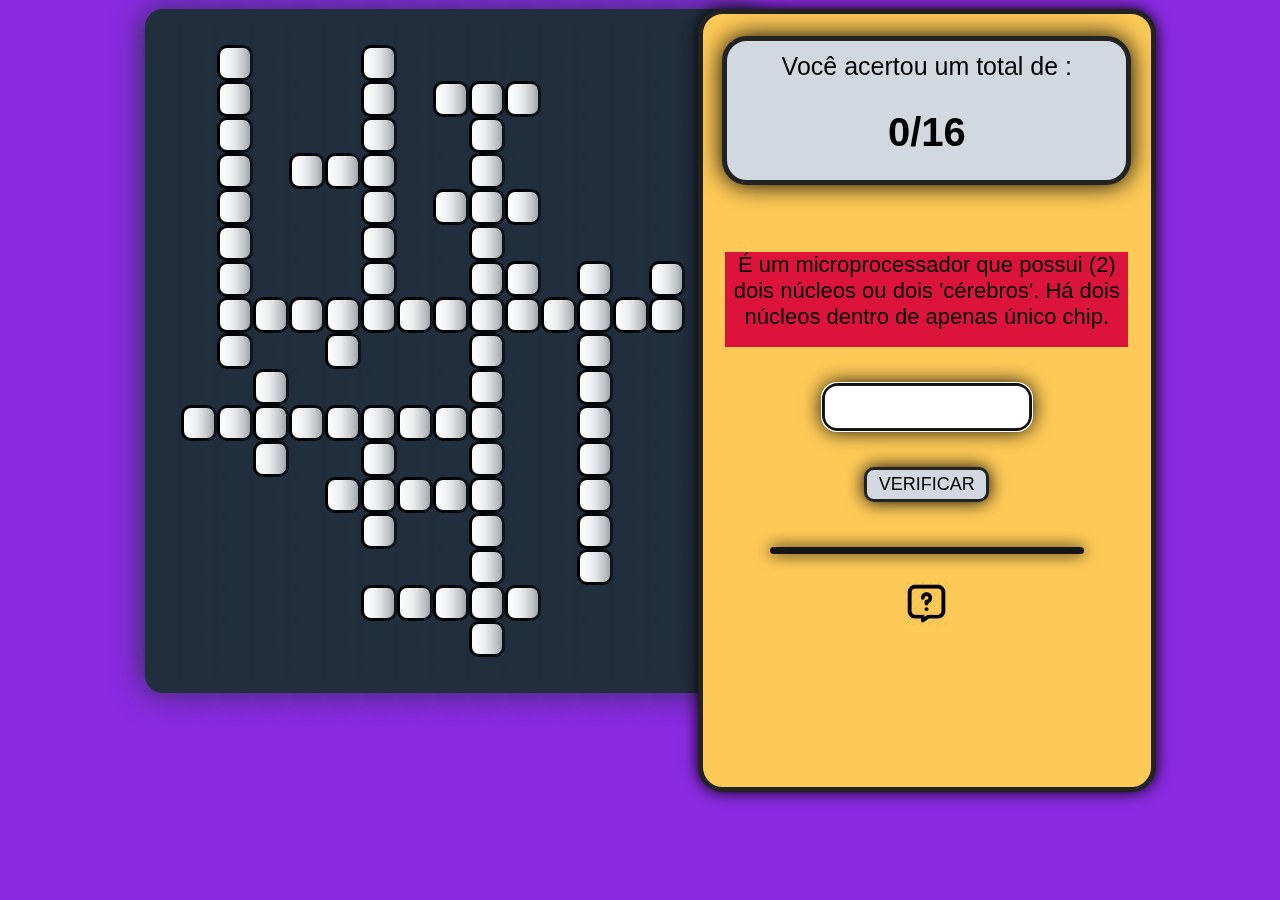
==== commit 4250723f: "Add files via upload" ====
--- a/inicio.html
+++ b/inicio.html
@@ -9,7 +9,7 @@
     <link rel="shortcut icon" href="2.jpg">
 </head>
 
-<!-- <link rel="stylesheet" href="styles.css"> -->
+<link rel="stylesheet" href="styles.css">
 
 <style>
     body {
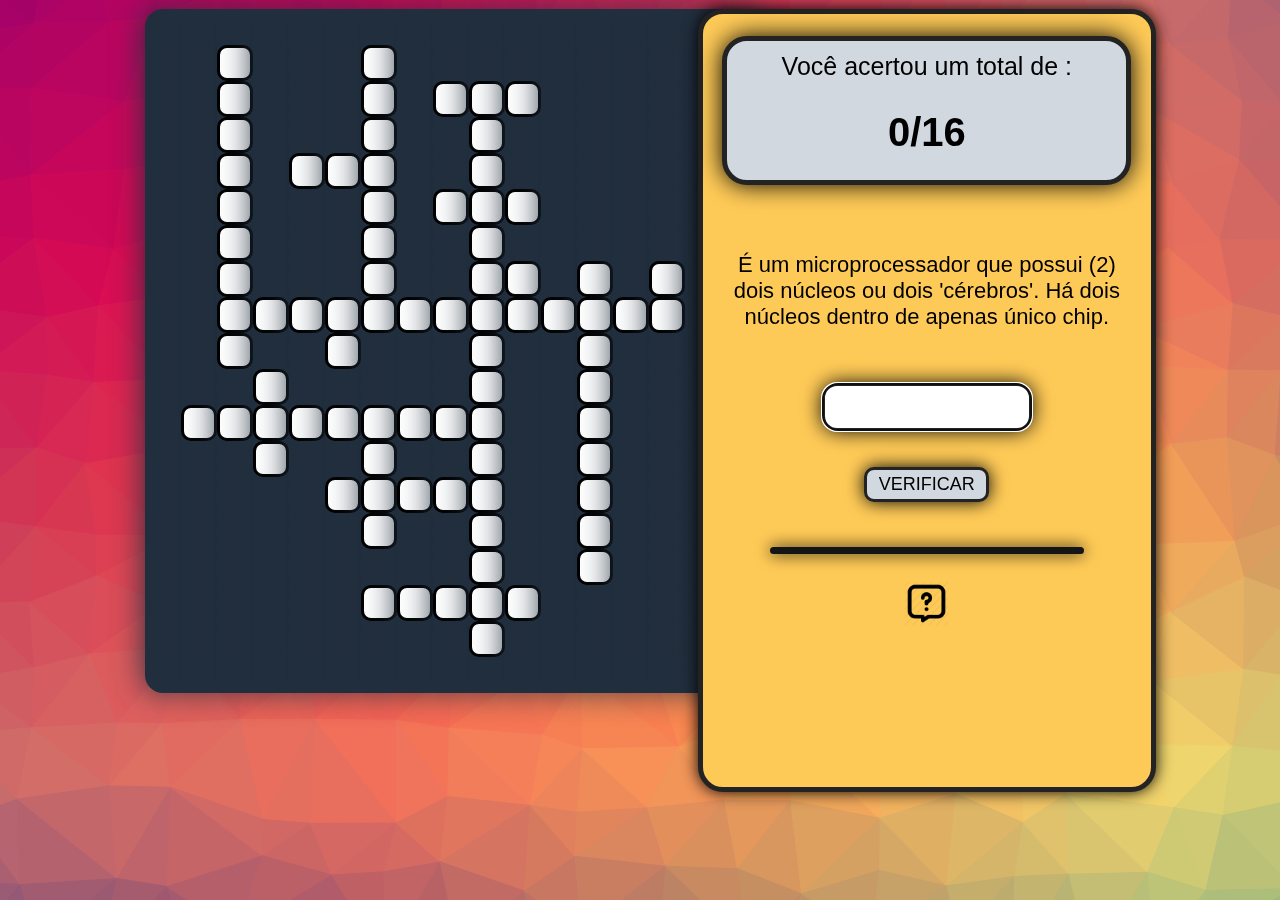
==== commit 086fcde5: "Add files via upload" ====
--- a/inicio.html
+++ b/inicio.html
@@ -387,7 +387,7 @@
 }
 </style>
 
-<body style="background-image: url(img/1.jpg);">
+<body style="background-image: url(1.jpg);">
     <div class="container">
 
         <div id="TelaPrincipal">
--- a/styles.css
+++ b/styles.css
@@ -315,7 +315,7 @@
     width: 90%;
     margin: auto;
     font-size: 22px;
-    background-color: crimson;
+    /* background-color: crimson; */
 }
 button#ret {
     height: 70px;
